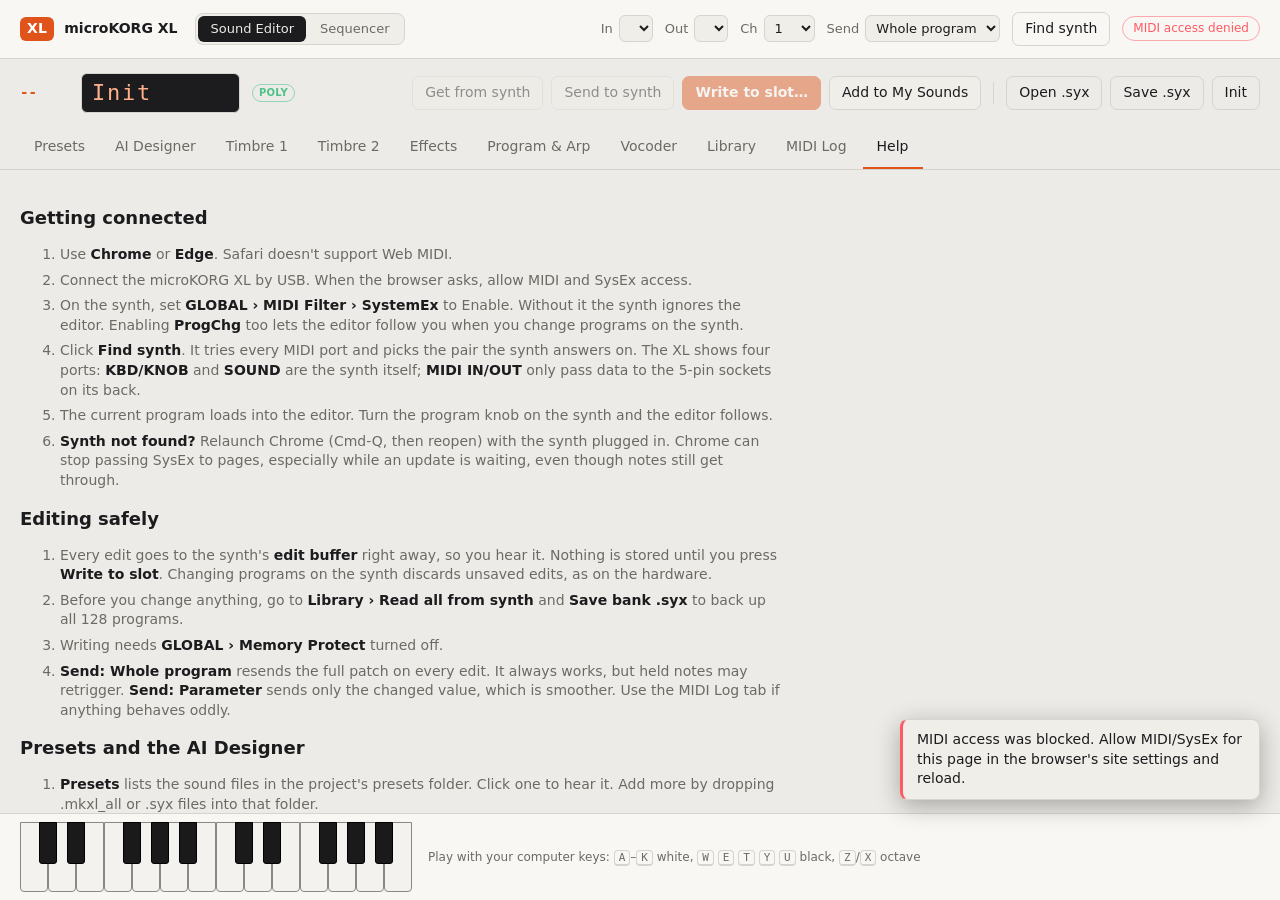
==== editor.html @ 7c7bec29 "microKORG XL Editor: sound editor, AI sound designer and sequencer for the Korg microKORG XL Co-Auth" ====
<!doctype html>
<html lang="en">
<head>
  <meta charset="utf-8">
  <meta name="viewport" content="width=device-width, initial-scale=1">
  <title>microKORG XL Editor</title>
  <link rel="stylesheet" href="style.css">
  <!-- These pages run inside index.html, which keeps both alive so playback never stops. -->
  <script>if (top === self) location.replace('index.html' + location.search + '#editor');</script>
</head>
<body>
  <header class="topbar">
    <div class="brand">
      <span class="brand-mark">XL</span>
      <span class="brand-name">microKORG XL</span>
      <nav class="app-nav" aria-label="Switch view">
        <a href="index.html#editor" data-view="editor" aria-current="page">Sound Editor</a>
        <a href="index.html#sequencer" data-view="sequencer">Sequencer</a>
      </nav>
    </div>
    <div class="midi-setup">
      <label>In <select id="midi-in"></select></label>
      <label>Out <select id="midi-out"></select></label>
      <label>Ch <select id="midi-ch"></select></label>
      <label title="Whole program: resends the full patch on each edit — always works. Parameter: sends just the changed value — smoother while notes are held.">Send
        <select id="send-mode">
          <option value="dump">Whole program</option>
          <option value="param">Parameter</option>
        </select>
      </label>
      <button id="btn-connect" class="ghost">Find synth</button>
      <span id="conn-status" class="status-pill">No MIDI</span>
    </div>
  </header>

  <section class="program-bar">
    <div class="program-id">
      <span id="slot-label" class="slot">--</span>
      <input id="prog-name" maxlength="8" spellcheck="false" autocomplete="off" aria-label="Program name">
      <span id="voicing" class="vbadge"></span>
      <span id="dirty-flag" class="dirty" hidden>edited</span>
    </div>
    <div class="program-actions">
      <button id="btn-get" title="Read the program currently selected on the synth">Get from synth</button>
      <button id="btn-send" title="Send this program to the synth's edit buffer (doesn't save)">Send to synth</button>
      <button id="btn-write" class="accent" title="Save this program into one of the synth's 128 slots">Write to slot…</button>
      <button id="btn-mine" title="Keep this sound in your My Sounds collection on this computer">Add to My Sounds</button>
      <span class="sep"></span>
      <button id="btn-load" class="ghost">Open .syx</button>
      <button id="btn-save" class="ghost">Save .syx</button>
      <button id="btn-init" class="ghost" title="Start from a basic saw patch">Init</button>
      <input id="file-input" type="file" accept=".syx,.SYX,.mkxl_all,.mkxlp_all,application/octet-stream" hidden>
    </div>
  </section>

  <nav class="tabs" role="tablist">
    <button role="tab" data-tab="presets">Presets</button>
    <button role="tab" data-tab="ai">AI Designer</button>
    <button role="tab" data-tab="t1" aria-selected="true">Timbre 1</button>
    <button role="tab" data-tab="t2">Timbre 2</button>
    <button role="tab" data-tab="fx">Effects</button>
    <button role="tab" data-tab="arp">Program &amp; Arp</button>
    <button role="tab" data-tab="voc">Vocoder</button>
    <button role="tab" data-tab="lib">Library</button>
    <button role="tab" data-tab="log">MIDI Log</button>
    <button role="tab" data-tab="help">Help</button>
  </nav>

  <main id="view"></main>

  <footer class="keys-bar">
    <div id="keyboard" class="keyboard" aria-label="Audition keyboard"></div>
    <div class="keys-hint">Play with your computer keys: <kbd>A</kbd>–<kbd>K</kbd> white, <kbd>W</kbd> <kbd>E</kbd> <kbd>T</kbd> <kbd>Y</kbd> <kbd>U</kbd> black, <kbd>Z</kbd>/<kbd>X</kbd> octave</div>
  </footer>

  <div id="toasts" class="toasts" aria-live="polite"></div>

  <dialog id="write-dialog">
    <form method="dialog">
      <h2>Write to slot</h2>
      <p>This overwrites the program stored in the chosen slot on the synth.</p>
      <label>Slot <select id="write-slot"></select></label>
      <menu>
        <button value="cancel" class="ghost">Cancel</button>
        <button value="ok" class="accent">Write</button>
      </menu>
    </form>
  </dialog>

  <script type="module" src="js/app.js"></script>
</body>
</html>
---- style.css ----
:root {
  --bg: #141416;
  --panel: #1d1e21;
  --panel-2: #25262a;
  --line: #34363b;
  --text: #e9e7e3;
  --muted: #9a9890;
  --accent: #ff6a2b;
  --accent-soft: rgba(255, 106, 43, 0.16);
  --ok: #4fc28a;
  --warn: #f3b33d;
  --err: #ff5964;
  --knob-track: #3a3c42;
  --radius: 10px;
  --mono: ui-monospace, "SF Mono", Menlo, monospace;
  color-scheme: dark;
}

@media (prefers-color-scheme: light) {
  :root:not([data-theme="dark"]) {
    --bg: #ecebe7;
    --panel: #f8f7f4;
    --panel-2: #efeee9;
    --line: #d6d4cd;
    --text: #1c1c1e;
    --muted: #6c6a63;
    --accent: #e0531a;
    --accent-soft: rgba(224, 83, 26, 0.12);
    --knob-track: #d9d7d0;
    color-scheme: light;
  }
}

* { box-sizing: border-box; }

body {
  margin: 0;
  background: var(--bg);
  color: var(--text);
  font: 14px/1.4 -apple-system, BlinkMacSystemFont, "Segoe UI", system-ui, sans-serif;
  padding-bottom: 120px;
}

button, select, input { font: inherit; color: inherit; }

button {
  background: var(--panel-2);
  border: 1px solid var(--line);
  border-radius: 7px;
  padding: 6px 12px;
  cursor: pointer;
  white-space: nowrap;
}
button:hover { border-color: var(--muted); }
button:disabled { opacity: .45; cursor: default; }
button.accent { background: var(--accent); border-color: var(--accent); color: #fff; font-weight: 600; }
button.ghost { background: transparent; }
button.small { padding: 3px 8px; font-size: 12px; }

select {
  background: var(--panel-2);
  border: 1px solid var(--line);
  border-radius: 6px;
  padding: 4px 6px;
  max-width: 100%;
}

kbd {
  font-family: var(--mono);
  font-size: 11px;
  border: 1px solid var(--line);
  border-bottom-width: 2px;
  border-radius: 4px;
  padding: 0 4px;
}

/* ---- top bar ---- */

.topbar {
  display: flex;
  flex-wrap: wrap;
  gap: 12px 24px;
  align-items: center;
  justify-content: space-between;
  padding: 12px 20px;
  border-bottom: 1px solid var(--line);
  background: var(--panel);
}
.brand { display: flex; align-items: center; gap: 10px; }
.brand-mark {
  font-weight: 800;
  letter-spacing: .02em;
  background: var(--accent);
  color: #fff;
  border-radius: 6px;
  padding: 2px 7px;
}
.brand-name { font-weight: 600; }

/* Switches between the Sound Editor and Sequencer pages; same place on both. */
.app-nav { display: inline-flex; gap: 2px; margin-left: 8px; padding: 2px; background: var(--panel-2); border: 1px solid var(--line); border-radius: 8px; }
.app-nav a { padding: 4px 12px; border-radius: 6px; color: var(--muted); text-decoration: none; font-size: 13px; font-weight: 500; white-space: nowrap; }
.app-nav a:hover { color: var(--text); }
.app-nav a[aria-current="page"] { background: var(--text); color: var(--bg); }
.midi-setup { display: flex; flex-wrap: wrap; gap: 8px 12px; align-items: center; }
.midi-setup label { display: flex; gap: 6px; align-items: center; color: var(--muted); font-size: 13px; }
.midi-setup select { color: var(--text); }
#midi-in, #midi-out { max-width: 190px; }

.status-pill {
  font-size: 12px;
  padding: 3px 10px;
  border-radius: 99px;
  border: 1px solid var(--line);
  color: var(--muted);
}
.status-pill.ok { color: var(--ok); border-color: color-mix(in srgb, var(--ok) 50%, transparent); }
.status-pill.warn { color: var(--warn); border-color: color-mix(in srgb, var(--warn) 50%, transparent); }
.status-pill.err { color: var(--err); border-color: color-mix(in srgb, var(--err) 50%, transparent); }

/* ---- program bar ---- */

.program-bar {
  display: flex;
  flex-wrap: wrap;
  gap: 12px;
  align-items: center;
  justify-content: space-between;
  padding: 14px 20px;
}
.program-id { display: flex; align-items: center; gap: 12px; }
.slot {
  font-family: var(--mono);
  color: var(--accent);
  font-weight: 700;
  min-width: 3.5em;
}
#prog-name {
  font-family: var(--mono);
  font-size: 22px;
  letter-spacing: .08em;
  width: 12ch;
  background: #0b0b0c;
  color: #ffb08a;
  border: 1px solid var(--line);
  border-radius: 6px;
  padding: 4px 10px;
}
@media (prefers-color-scheme: light) {
  :root:not([data-theme="dark"]) #prog-name { background: #1c1c1e; color: #ffb08a; }
}
.dirty { font-size: 12px; color: var(--warn); }
.program-actions { display: flex; flex-wrap: wrap; gap: 8px; align-items: center; }
.sep { width: 1px; height: 22px; background: var(--line); margin: 0 4px; }

/* ---- tabs ---- */

.tabs {
  display: flex;
  gap: 2px;
  padding: 0 20px;
  border-bottom: 1px solid var(--line);
  overflow-x: auto;
}
.tabs button {
  border: 0;
  border-bottom: 2px solid transparent;
  border-radius: 0;
  background: none;
  padding: 10px 14px;
  color: var(--muted);
}
.tabs button[aria-selected="true"] { color: var(--text); border-bottom-color: var(--accent); }

main { padding: 20px; }

/* ---- modules ---- */

.grid {
  display: grid;
  grid-template-columns: repeat(auto-fill, minmax(260px, 1fr));
  gap: 14px;
  align-items: start;
}
.module {
  background: var(--panel);
  border: 1px solid var(--line);
  border-radius: var(--radius);
  padding: 12px 14px 14px;
}
.module.wide { grid-column: span 2; }
.module.full { grid-column: 1 / -1; }
@media (max-width: 620px) { .module.wide { grid-column: auto; } }
.module h3 {
  margin: 0 0 10px;
  font-size: 12px;
  text-transform: uppercase;
  letter-spacing: .1em;
  color: var(--muted);
  display: flex;
  justify-content: space-between;
  align-items: center;
}
.module h3 .tag { text-transform: none; letter-spacing: 0; color: var(--accent); font-weight: 500; }
.controls { display: flex; flex-wrap: wrap; gap: 10px 6px; align-items: flex-start; }
.module.inactive .controls, .module.inactive .env { opacity: .4; }

.view-note {
  margin: 0 0 14px;
  color: var(--muted);
}
.view-note strong { color: var(--text); }
.toolbar { display: flex; flex-wrap: wrap; gap: 8px; align-items: center; margin-bottom: 14px; }

/* knob */
.knob {
  width: 66px;
  display: flex;
  flex-direction: column;
  align-items: center;
  gap: 2px;
  user-select: none;
  touch-action: none;
}
.knob svg { width: 46px; height: 46px; cursor: ns-resize; display: block; }
.knob svg:focus { outline: none; }
.knob svg:focus-visible { outline: 2px solid var(--accent); outline-offset: 2px; border-radius: 50%; }
.knob .track { stroke: var(--knob-track); }
.knob .fill { stroke: var(--accent); }
.knob .cap { fill: var(--panel-2); stroke: var(--line); }
.knob .needle { stroke: var(--text); }
.knob .label, .choice .label, .toggle .label { font-size: 11px; color: var(--muted); text-align: center; line-height: 1.2; }
.knob .value {
  font-family: var(--mono);
  font-size: 11px;
  color: var(--text);
  text-align: center;
  white-space: nowrap;
  min-height: 1.3em;
}

/* select-style control */
.choice { display: flex; flex-direction: column; gap: 3px; min-width: 96px; }
.choice select { font-size: 12px; }

/* toggle */
.toggle {
  display: flex;
  flex-direction: column;
  align-items: center;
  gap: 4px;
  width: 66px;
}
.toggle button {
  width: 40px;
  height: 22px;
  border-radius: 99px;
  padding: 0;
  position: relative;
}
.toggle button::after {
  content: "";
  position: absolute;
  top: 3px; left: 3px;
  width: 14px; height: 14px;
  border-radius: 50%;
  background: var(--muted);
  transition: transform .12s;
}
.toggle button[aria-pressed="true"] { background: var(--accent-soft); border-color: var(--accent); }
.toggle button[aria-pressed="true"]::after { transform: translateX(18px); background: var(--accent); }

/* envelope / lfo graphics */
.env { width: 100%; height: 56px; margin-bottom: 6px; display: block; }
.env path.line { fill: none; stroke: var(--accent); stroke-width: 2; }
.env path.area { fill: var(--accent-soft); }
.env line { stroke: var(--line); }

/* patch rows */
.patch-row {
  display: grid;
  grid-template-columns: 20px 1fr 1fr 66px;
  gap: 8px;
  align-items: center;
  padding: 4px 0;
  border-top: 1px solid var(--line);
}
.patch-row:first-of-type { border-top: 0; }
.patch-row .num { color: var(--muted); font-family: var(--mono); }
.patch-row .knob svg { width: 34px; height: 34px; }
.patch-row .knob .label { display: none; }

/* vocoder bands */
.bands { display: grid; grid-template-columns: repeat(16, 1fr); gap: 6px; }
.band { display: flex; flex-direction: column; align-items: center; gap: 4px; }
.band input[type=range] {
  writing-mode: vertical-lr;
  direction: rtl;
  height: 110px;
  width: 20px;
  accent-color: var(--accent);
}
.band .bnum { font-size: 11px; color: var(--muted); font-family: var(--mono); }
.band .knob { width: 40px; }
.band .knob svg { width: 28px; height: 28px; }
.band .knob .label { display: none; }
@media (max-width: 760px) { .bands { grid-template-columns: repeat(8, 1fr); } }

/* arp steps */
.steps { display: flex; gap: 6px; }
.steps button {
  width: 34px; height: 34px;
  font-family: var(--mono);
  padding: 0;
}
.steps button[aria-pressed="true"] { background: var(--accent); border-color: var(--accent); color: #fff; }
.steps button.beyond { opacity: .35; }

/* library */
.lib-grid {
  display: grid;
  grid-template-columns: repeat(auto-fill, minmax(150px, 1fr));
  gap: 6px;
}
.lib-bank { margin: 18px 0 8px; font-size: 12px; text-transform: uppercase; letter-spacing: .1em; color: var(--muted); }
.lib-slot {
  text-align: left;
  display: flex;
  gap: 8px;
  align-items: baseline;
  padding: 6px 8px;
  background: var(--panel);
}
.lib-slot .n { font-family: var(--mono); color: var(--accent); font-size: 12px; }
.lib-slot .nm { font-family: var(--mono); overflow: hidden; text-overflow: ellipsis; }
.lib-slot.empty .nm { color: var(--muted); }
.lib-slot.current { border-color: var(--accent); }
.progress { height: 4px; background: var(--line); border-radius: 2px; overflow: hidden; flex: 1; min-width: 120px; max-width: 300px; }
.progress div { height: 100%; background: var(--accent); width: 0; transition: width .1s; }

/* log */
.log {
  font-family: var(--mono);
  font-size: 12px;
  background: var(--panel);
  border: 1px solid var(--line);
  border-radius: var(--radius);
  padding: 8px 12px;
  max-height: 60vh;
  overflow: auto;
}
.log div { padding: 2px 0; border-bottom: 1px solid color-mix(in srgb, var(--line) 50%, transparent); word-break: break-all; }
.log .dir-in { color: var(--ok); }
.log .dir-out { color: var(--accent); }
.log .desc { color: var(--text); }
.log .bytes { color: var(--muted); }

/* help */
.help { max-width: 760px; color: var(--muted); }
.help h2 { color: var(--text); font-size: 18px; }
.help ol li { margin-bottom: 6px; }
.help strong { color: var(--text); }

/* keyboard */
.keys-bar {
  position: fixed;
  left: 0; right: 0; bottom: 0;
  background: var(--panel);
  border-top: 1px solid var(--line);
  padding: 8px 20px;
  display: flex;
  gap: 16px;
  align-items: center;
  z-index: 5;
}
.keys-hint { font-size: 12px; color: var(--muted); }
@media (max-width: 860px) { .keys-hint { display: none; } }
.keyboard { position: relative; height: 70px; flex: 0 0 auto; display: flex; }
.keyboard .white {
  width: 28px; height: 70px;
  background: #f4f2ee;
  border: 1px solid #888;
  border-radius: 0 0 4px 4px;
  padding: 0;
}
.keyboard .black {
  position: absolute;
  width: 18px; height: 42px;
  background: #1a1a1a;
  border: 1px solid #000;
  border-radius: 0 0 3px 3px;
  padding: 0;
  z-index: 1;
}
.keyboard .down { background: var(--accent) !important; }

/* toasts */
.toasts {
  position: fixed;
  right: 20px;
  bottom: 100px;
  display: flex;
  flex-direction: column;
  gap: 8px;
  z-index: 10;
}
.toast {
  background: var(--panel-2);
  border: 1px solid var(--line);
  border-left: 3px solid var(--accent);
  border-radius: 8px;
  padding: 10px 14px;
  max-width: 360px;
  box-shadow: 0 6px 24px rgba(0, 0, 0, .3);
}
.toast.ok { border-left-color: var(--ok); }
.toast.err { border-left-color: var(--err); }

dialog {
  background: var(--panel);
  color: var(--text);
  border: 1px solid var(--line);
  border-radius: 12px;
  padding: 20px 24px;
  max-width: 420px;
}
dialog::backdrop { background: rgba(0, 0, 0, .5); }
dialog h2 { margin: 0 0 8px; font-size: 18px; }
dialog p { color: var(--muted); margin: 0 0 14px; }
dialog menu { display: flex; justify-content: flex-end; gap: 8px; padding: 0; margin: 18px 0 0; }

@media (max-width: 600px) {
  .topbar, .program-bar, main { padding-left: 16px; padding-right: 16px; }
  .tabs { padding: 0 8px; }
}

/* ---- presets ---- */
.chip {
  border-radius: 99px;
  padding: 4px 12px;
  font-size: 13px;
  background: transparent;
}
.chip.on { background: var(--accent-soft); border-color: var(--accent); color: var(--text); }
.search {
  background: var(--panel-2);
  border: 1px solid var(--line);
  border-radius: 6px;
  padding: 5px 10px;
  min-width: 200px;
}
.preset-grid {
  display: grid;
  grid-template-columns: repeat(auto-fill, minmax(150px, 1fr));
  gap: 6px;
}
.preset {
  display: flex;
  flex-direction: column;
  align-items: flex-start;
  gap: 2px;
  text-align: left;
  background: var(--panel);
  padding: 7px 10px;
  white-space: normal;
}
.preset .nm { font-family: var(--mono); }
.preset .meta { font-size: 11px; color: var(--muted); }
.preset.current { border-color: var(--accent); background: var(--accent-soft); }

/* ---- AI designer ---- */
.ai-compose { max-width: 900px; margin-bottom: 18px; }
.ai-compose textarea {
  width: 100%;
  background: var(--panel);
  border: 1px solid var(--line);
  border-radius: var(--radius);
  padding: 10px 12px;
  font-size: 15px;
  resize: vertical;
  margin-bottom: 10px;
}
.ai-compose textarea:focus { outline: 2px solid var(--accent); outline-offset: -1px; }
.examples .chip { font-size: 12px; }
.ai-history { display: flex; flex-direction: column; gap: 12px; max-width: 900px; }
.ai-request { color: var(--muted); }
.ai-request .tag { font-size: 11px; text-transform: uppercase; letter-spacing: .08em; color: var(--accent); }
.ai-name { font-family: var(--mono); font-size: 16px; color: var(--text); letter-spacing: .06em; text-transform: none; }
.ai-summary { margin: 4px 0 10px; }
.ai-error { color: var(--err); margin: 8px 0 0; }
.ai-working { display: flex; align-items: center; gap: 8px; margin: 10px 0 6px; }
.ai-steps { margin: 6px 0 0; padding-left: 20px; color: var(--muted); font-size: 13px; }
.ai-steps li { margin: 2px 0; }
.ai-steps li.note { list-style: none; margin-left: -20px; font-style: italic; }
.ai-changes { font-size: 12px; max-height: 260px; overflow: auto; color: var(--muted); padding-left: 18px; }
.ai-changes code { color: var(--text); }
details summary { cursor: pointer; color: var(--muted); font-size: 13px; margin-top: 6px; }
.spinner {
  width: 14px; height: 14px;
  border: 2px solid var(--line);
  border-top-color: var(--accent);
  border-radius: 50%;
  animation: spin .8s linear infinite;
}
@keyframes spin { to { transform: rotate(360deg); } }
code { font-family: var(--mono); font-size: 12px; }

table.ports { border-collapse: collapse; font-size: 12px; margin-bottom: 6px; }
table.ports th, table.ports td { text-align: left; padding: 4px 10px 4px 0; border-bottom: 1px solid var(--line); }
table.ports th { color: var(--muted); font-weight: 500; }
table.ports td.bytes { font-family: var(--mono); color: var(--muted); }

/* My Sounds delete button */
.preset-wrap { position: relative; display: flex; }
.preset-wrap .preset { flex: 1; padding-right: 28px; }

/* Recent designs */
.recent { max-width: 900px; margin-top: 28px; }
.recent h2 { font-size: 15px; display: flex; gap: 10px; align-items: center; margin: 0 0 4px; }
.recent-list { display: flex; flex-direction: column; }
.recent-row {
  display: grid; grid-template-columns: 110px 1fr auto auto; gap: 12px; align-items: center;
  padding: 7px 0; border-bottom: 1px solid var(--line);
}
.recent-row .ai-name { font-size: 14px; }
.recent-row .req { color: var(--muted); overflow: hidden; text-overflow: ellipsis; white-space: nowrap; }
.recent-row .when { color: var(--muted); font-size: 12px; white-space: nowrap; }
.recent-row .acts { display: flex; gap: 6px; }
.recent-row.unfinished .ai-name { color: var(--muted); font-style: italic; }
@media (max-width: 600px) {
  .recent-row { grid-template-columns: 1fr auto; }
  .recent-row .req { grid-column: 1 / -1; grid-row: 2; }
}

/* AI variations */
.variations { display: flex; align-items: center; gap: 6px; color: var(--muted); font-size: 13px; margin-left: 6px; }
.variants { display: grid; grid-template-columns: repeat(auto-fill, minmax(260px, 1fr)); gap: 10px; }
.variant { border: 1px solid var(--line); border-radius: var(--radius); padding: 10px 12px; background: var(--panel-2); }
.variant.on { border-color: var(--accent); background: var(--accent-soft); }
.variant-play {
  width: 100%; display: flex; justify-content: space-between; align-items: center;
  background: transparent; border: 0; padding: 0; text-align: left;
}
.variant-play .tag { font-size: 11px; color: var(--accent); }
.variant .ai-summary { font-size: 13px; margin: 6px 0 8px; }

/* AI designer: what the next request applies to */
.ai-context { display: flex; align-items: center; gap: 10px; flex-wrap: wrap; margin-bottom: 8px; color: var(--muted); }
.ai-context strong { color: var(--text); font-family: var(--mono); }

/* Recent designs rows are buttons */
button.recent-row {
  width: 100%; text-align: left; background: transparent; border: 0; border-bottom: 1px solid var(--line);
  border-radius: 0; padding: 8px 8px; grid-template-columns: 130px 1fr auto;
}
button.recent-row:hover:not(:disabled) { background: var(--panel-2); }
button.recent-row.on { background: var(--accent-soft); box-shadow: inset 3px 0 0 var(--accent); }
button.recent-row:disabled { cursor: default; opacity: 1; }
button.recent-row:disabled:not(.unfinished) { opacity: .6; }

/* Presets grouped by sound type */
.preset-group {
  display: flex; align-items: baseline; gap: 8px;
  margin: 22px 0 8px; font-size: 13px; text-transform: uppercase; letter-spacing: .08em; color: var(--text);
}
.preset-group:first-child { margin-top: 4px; }
.preset-group .count { color: var(--muted); font-size: 12px; letter-spacing: 0; }

/* Preset tiles: edit-type / delete buttons and the type editor */
.preset-wrap .preset { padding-right: 46px; }
.tile-actions { position: absolute; top: 4px; right: 4px; display: flex; gap: 2px; }
.tile-btn {
  width: 22px; height: 22px; padding: 0; border: 0; border-radius: 50%;
  background: transparent; color: var(--muted); font-size: 13px; line-height: 1; opacity: .35;
}
.preset-wrap:hover .tile-btn, .tile-btn:focus-visible { opacity: 1; }
.tile-btn:hover { background: var(--panel-2); color: var(--text); }
.tile-btn.del { font-size: 16px; }
.tile-btn.del:hover { color: var(--err); }
.type-editor {
  position: absolute; z-index: 4; top: calc(100% + 4px); left: 0; width: 320px; max-width: calc(100vw - 40px);
  background: var(--panel); border: 1px solid var(--line); border-radius: var(--radius);
  box-shadow: 0 10px 30px rgba(0, 0, 0, .35); padding: 10px 12px;
}
.te-head { display: flex; justify-content: space-between; align-items: center; font-weight: 600; margin-bottom: 8px; }
.te-types { display: flex; flex-wrap: wrap; gap: 6px; }
.te-types .chip { font-size: 12px; padding: 3px 10px; }
.te-foot { display: flex; gap: 8px; align-items: center; margin-top: 10px; }
.te-foot input { flex: 1; background: var(--panel-2); border: 1px solid var(--line); border-radius: 6px; padding: 4px 8px; }
.inline-select { display: flex; align-items: center; gap: 6px; color: var(--muted); font-size: 13px; }

/* Poly / Mono label on the program bar and preset tiles */
.vbadge { display: inline-block; font-size: 10px; font-weight: 700; letter-spacing: .03em; text-transform: uppercase; padding: 1px 6px; border-radius: 99px; border: 1px solid var(--line); color: var(--muted); vertical-align: 1px; cursor: help; }
.vbadge.poly { color: var(--ok); border-color: color-mix(in srgb, var(--ok) 55%, transparent); }
.vbadge.mixed { color: var(--warn); border-color: color-mix(in srgb, var(--warn) 55%, transparent); }
.recent-wrap { position: relative; display: flex; }
.recent-wrap .recent-row { flex: 1; padding-right: 34px; }
.recent-wrap .tile-btn { position: absolute; top: 50%; right: 6px; transform: translateY(-50%); }
.recent-wrap:hover .tile-btn { opacity: 1; }
.recent-removed { margin-top: 10px; color: var(--muted); font-size: 13px; }
.recent-removed summary { cursor: pointer; }

/* AI settings panel (AI tab) */
.ai-provider-bar { display: flex; align-items: center; gap: 12px; flex-wrap: wrap; margin-bottom: 8px; }
.ai-settings { background: var(--panel); border: 1px solid var(--line); border-radius: var(--radius); padding: 12px 16px; margin: 8px 0 16px; display: flex; flex-direction: column; gap: 10px; max-width: 760px; }
.set-head { display: flex; align-items: center; justify-content: space-between; }
.set-head h3 { margin: 0; font-size: 15px; }
.set-head .tile-btn { opacity: 1; }
.set-providers { display: flex; flex-direction: column; gap: 4px; }
.set-provider { display: flex; gap: 8px; align-items: center; padding: 6px 10px; border: 1px solid var(--line); border-radius: 8px; cursor: pointer; }
.set-provider.on { border-color: var(--accent); background: var(--accent-soft); }
.set-field { display: grid; grid-template-columns: 90px 1fr; gap: 4px 12px; align-items: center; }
.set-field input, .set-field select { background: var(--panel-2); border: 1px solid var(--line); border-radius: 6px; padding: 5px 8px; min-width: 0; }
.set-label { color: var(--muted); font-size: 13px; }
.set-hint { grid-column: 2; color: var(--muted); font-size: 12px; margin: 0; }
p.set-hint { grid-column: auto; }
.set-row { display: flex; gap: 8px; align-items: center; flex-wrap: wrap; }
.set-row select { max-width: 340px; }
.set-status { color: var(--warn); font-size: 13px; }
.set-status.ok { color: var(--ok); }
.set-warn { color: var(--warn); font-size: 13px; margin: 0; }
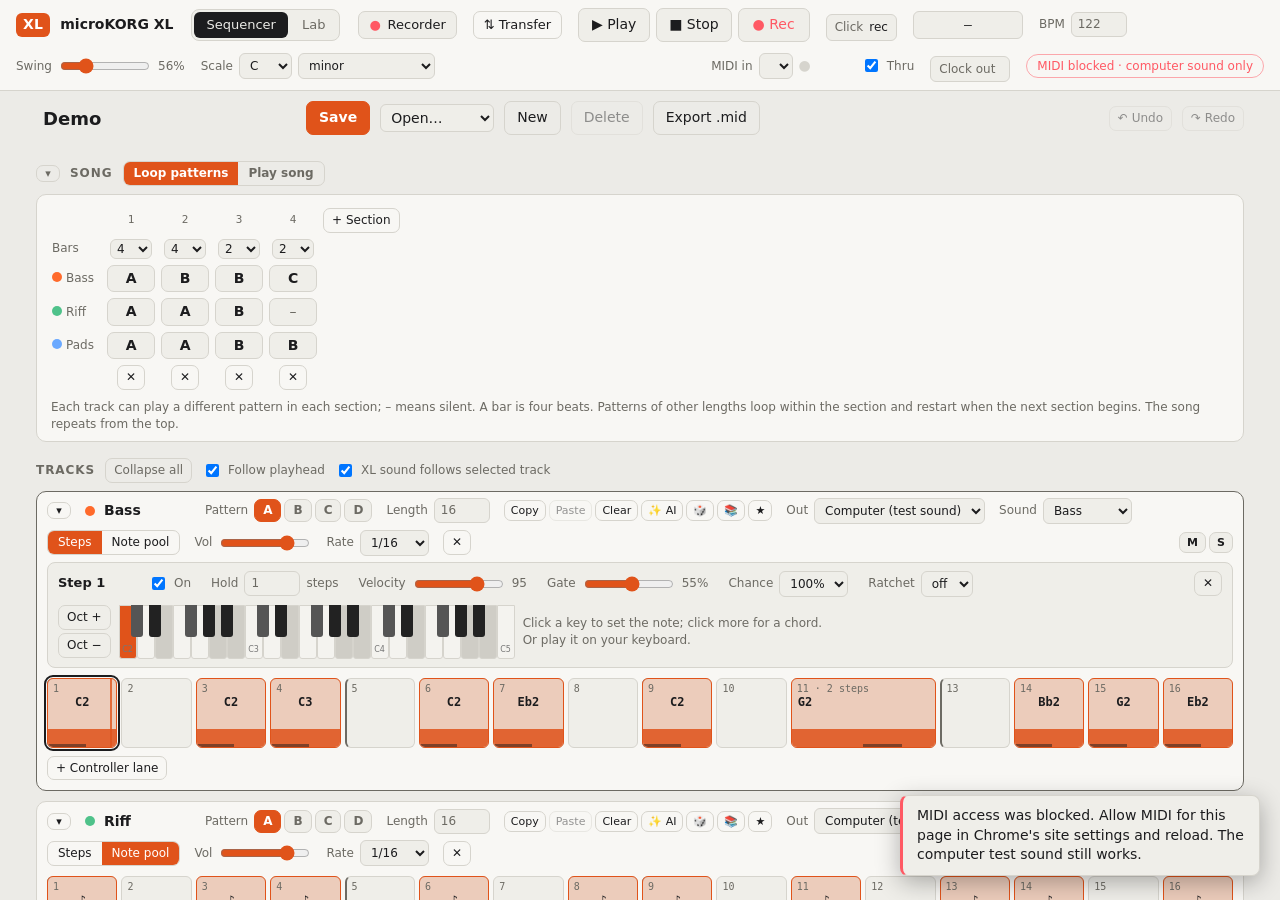
==== commit ef2a6c54: "Restructure (XL as a device module), travel version for GitHub Pages, Recorder with audio, Lab, and " ====
--- a/editor.html
+++ b/editor.html
@@ -16,6 +16,7 @@
       <nav class="app-nav" aria-label="Switch view">
         <a href="index.html#editor" data-view="editor" aria-current="page">Sound Editor</a>
         <a href="index.html#sequencer" data-view="sequencer">Sequencer</a>
+        <a href="index.html#lab" data-view="lab">Lab</a>
       </nav>
     </div>
     <div class="midi-setup">
@@ -87,6 +88,7 @@
     </form>
   </dialog>
 
-  <script type="module" src="js/app.js"></script>
+  <script type="module" src="js/xl/app.js"></script>
+  <script type="module" src="js/core/topbar.js"></script>
 </body>
 </html>
--- a/style.css
+++ b/style.css
@@ -619,3 +619,20 @@
 .set-status { color: var(--warn); font-size: 13px; }
 .set-status.ok { color: var(--ok); }
 .set-warn { color: var(--warn); font-size: 13px; margin: 0; }
+
+/* ● Recorder button (js/core/topbar.js), in every page's top bar */
+.rec-btn { margin-left: 8px; padding: 4px 10px; font-size: 13px; }
+.rec-btn .dot { color: var(--err); }
+.rec-btn.on { background: var(--text); color: var(--bg); border-color: var(--text); }
+.xfer-btn { margin-left: 6px; padding: 4px 10px; font-size: 13px; }
+.xfer-dialog { background: var(--panel); color: var(--text); border: 1px solid var(--line); border-radius: 12px; padding: 18px 20px; max-width: 460px; box-shadow: 0 12px 40px rgba(0, 0, 0, .4); }
+.xfer-dialog::backdrop { background: rgba(0, 0, 0, .45); }
+.xfer-dialog h3 { margin: 0 0 8px; }
+.xfer-dialog p { margin: 6px 0; font-size: 14px; line-height: 1.45; }
+.xfer-row { display: flex; align-items: center; gap: 8px; margin-top: 14px; }
+.xfer-row .spacer { flex: 1; }
+.xfer-import .btn-like { display: inline-block; background: var(--panel-2); border: 1px solid var(--line); border-radius: 7px; padding: 6px 12px; cursor: pointer; }
+.xfer-import .btn-like:hover { border-color: var(--muted); }
+.xfer-msg { min-height: 1.2em; }
+.xfer-msg.ok { color: var(--ok); }
+.xfer-msg.err { color: var(--err); }
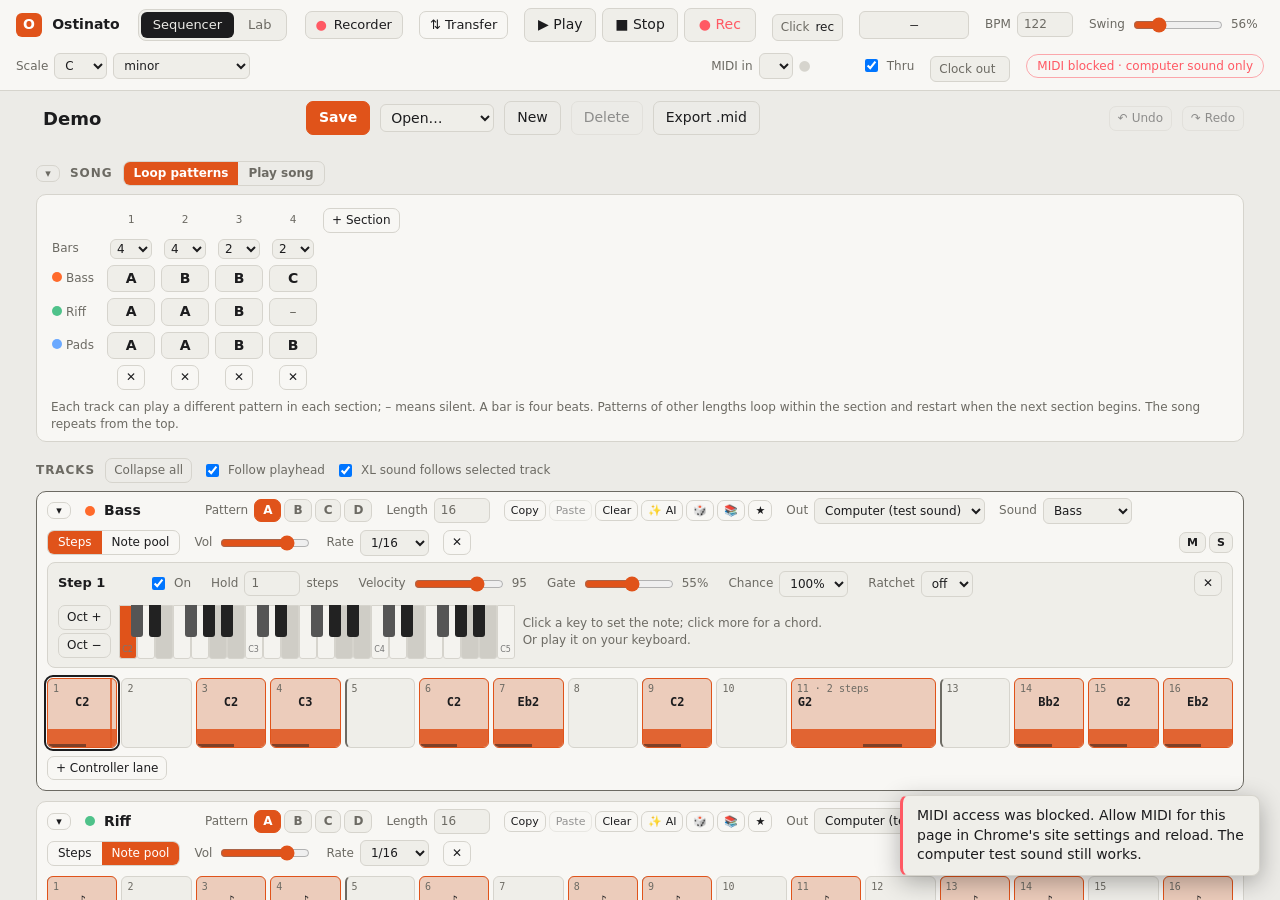
==== commit 50578980: "Rename the app to Ostinato Co-Authored-By: Claude Opus 5.5 <noreply@anthropic.com>" ====
--- a/editor.html
+++ b/editor.html
@@ -3,7 +3,7 @@
 <head>
   <meta charset="utf-8">
   <meta name="viewport" content="width=device-width, initial-scale=1">
-  <title>microKORG XL Editor</title>
+  <title>microKORG XL · Ostinato</title>
   <link rel="stylesheet" href="style.css">
   <!-- These pages run inside index.html, which keeps both alive so playback never stops. -->
   <script>if (top === self) location.replace('index.html' + location.search + '#editor');</script>
@@ -11,10 +11,10 @@
 <body>
   <header class="topbar">
     <div class="brand">
-      <span class="brand-mark">XL</span>
-      <span class="brand-name">microKORG XL</span>
+      <span class="brand-mark">O</span>
+      <span class="brand-name">Ostinato</span>
       <nav class="app-nav" aria-label="Switch view">
-        <a href="index.html#editor" data-view="editor" aria-current="page">Sound Editor</a>
+        <a href="index.html#editor" data-view="editor" aria-current="page">microKORG XL</a>
         <a href="index.html#sequencer" data-view="sequencer">Sequencer</a>
         <a href="index.html#lab" data-view="lab">Lab</a>
       </nav>
--- a/style.css
+++ b/style.css
@@ -97,7 +97,7 @@
 }
 .brand-name { font-weight: 600; }
 
-/* Switches between the Sound Editor and Sequencer pages; same place on both. */
+/* Switches between the microKORG XL editor and Sequencer pages; same place on both. */
 .app-nav { display: inline-flex; gap: 2px; margin-left: 8px; padding: 2px; background: var(--panel-2); border: 1px solid var(--line); border-radius: 8px; }
 .app-nav a { padding: 4px 12px; border-radius: 6px; color: var(--muted); text-decoration: none; font-size: 13px; font-weight: 500; white-space: nowrap; }
 .app-nav a:hover { color: var(--text); }
